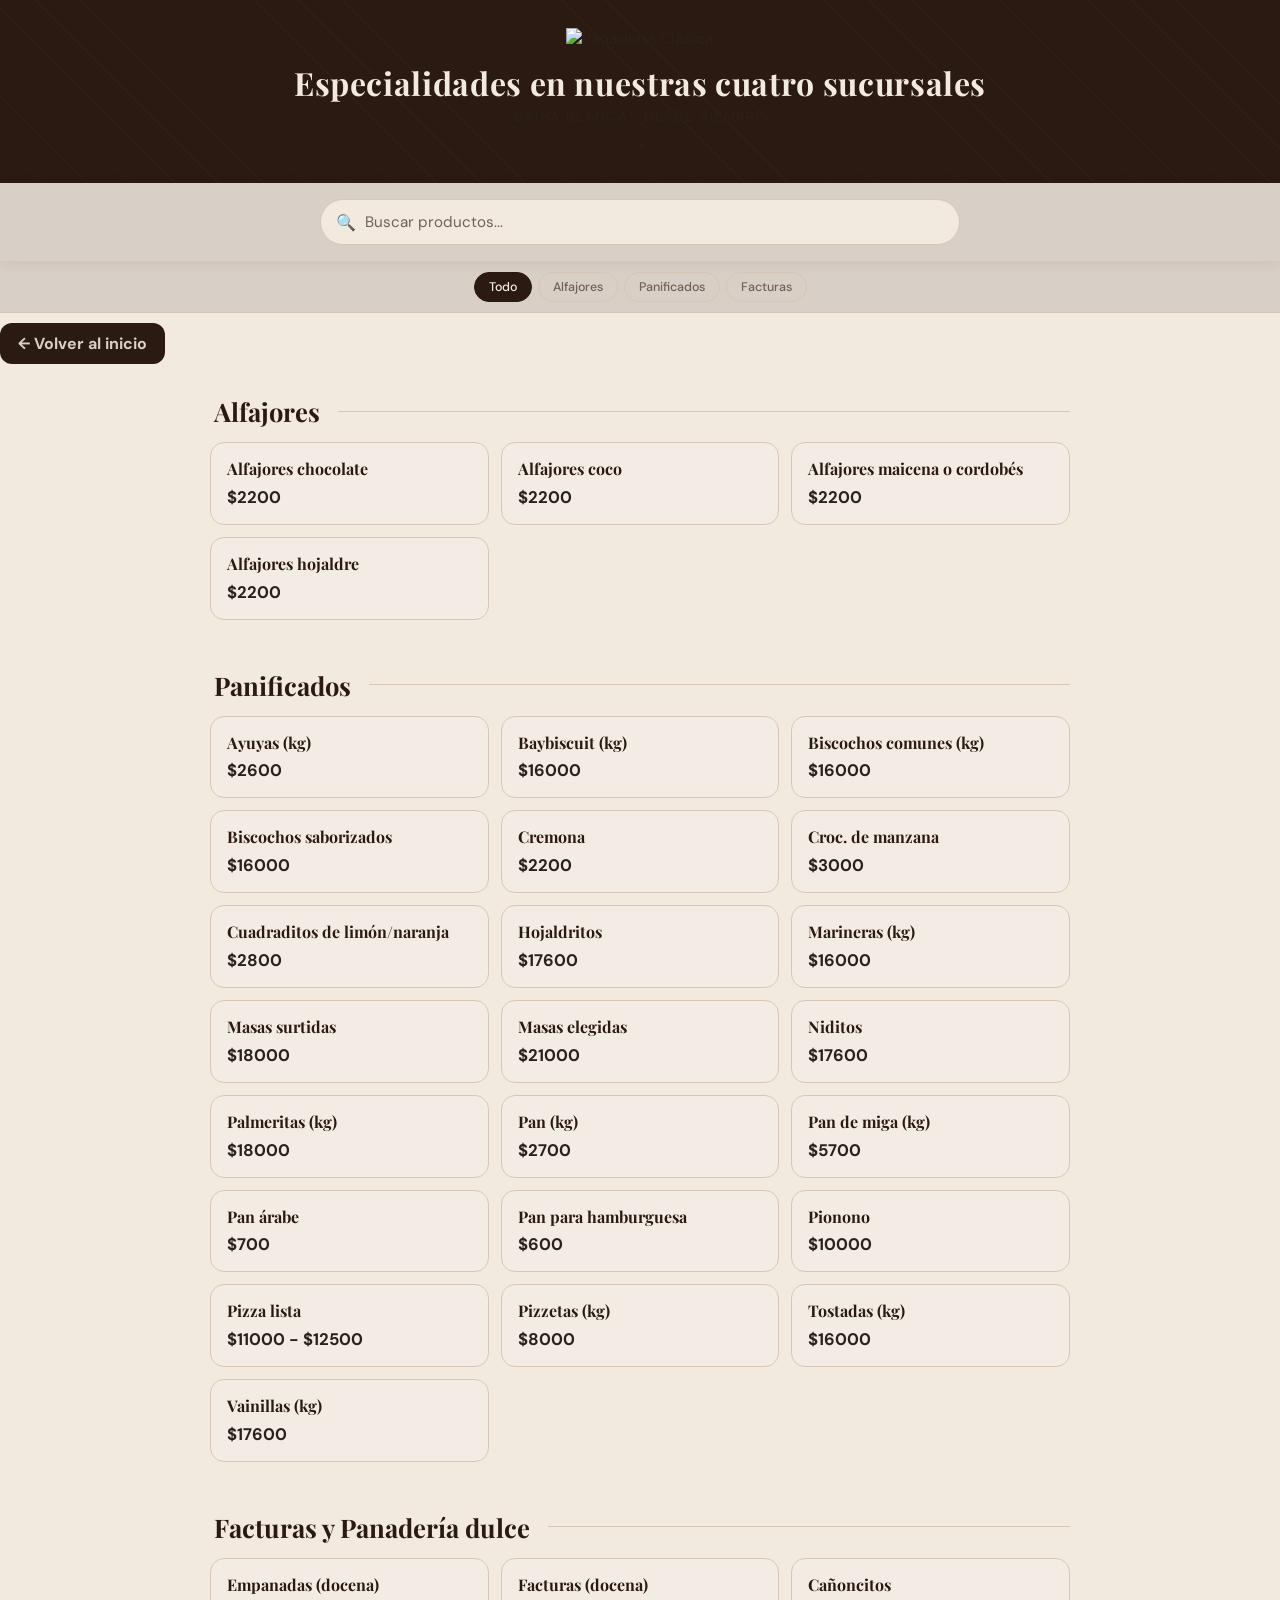
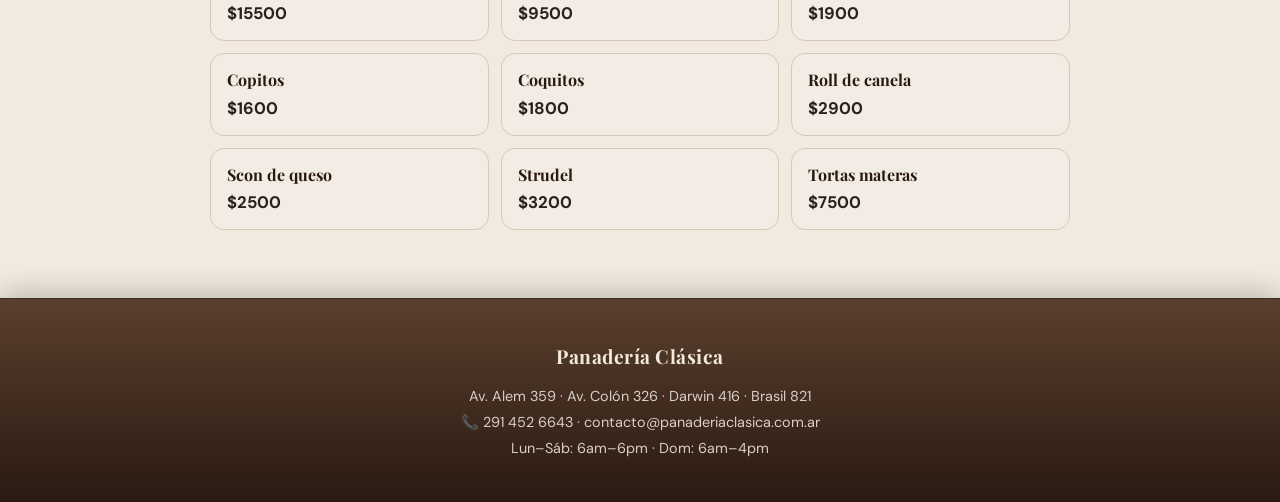
==== pages/sucursales.html @ 19b6a64e "Add files via upload" ====
<!DOCTYPE html>
<html lang="es">
<head>
  <meta charset="UTF-8" />
  <meta name="viewport" content="width=device-width, initial-scale=1.0"/>
  <title>Especialidades</title>

  <link href="https://fonts.googleapis.com/css2?family=Playfair+Display:wght@400;700&family=DM+Sans:wght@300;400;500&display=swap" rel="stylesheet"/>
  <link rel="stylesheet" href="../css/styles.css">
</head>

<body>

<header>
  <img class="header-logo" src="https://www.panaderiaclasica.com.ar/public/img/logo.png" alt="Panadería Clásica" />
  <h1>Especialidades en nuestras cuatro sucursales</h1>
  <p>Bahía Blanca · Desde siempre</p>
  <div class="header-divider"><span></span><i>✦</i><span></span></div>
  <div style="text-align:center; margin: 10px 0;">
</header>


<div class="search-wrap">
  <div class="search-inner">
    <span class="search-icon">🔍</span>
    <input type="text" id="search-input" placeholder="Buscar productos..." />
  </div>
  <div id="search-count"></div>
</div>

<nav class="cat-nav">
  <div class="cat-nav-inner" id="cat-nav-inner">
    <a class="cat-btn active" href="#" data-cat="all">Todo</a>
    <a href="#alfajores" class="cat-btn">Alfajores</a>
    <a href="#panificados" class="cat-btn">Panificados</a>
    <a href="#facturas" class="cat-btn">Facturas</a>
  </div>
</nav>

<div id="no-results" style="display:none;">
  <h3>No se encontraron resultados</h3>
</div>

<a href="../index.html" class="btn-especialidades">
  ← Volver al inicio
</a>
<main style="max-width:900px; margin:auto; padding:20px;">
  <section class="cat-section" id="alfajores">
  <h2 class="section-title">Alfajores</h2>
  <div class="product-grid">

    <div class="product-card"><div class="product-name">Alfajores chocolate</div><div class="product-price">$2200</div></div>
    <div class="product-card"><div class="product-name">Alfajores coco</div><div class="product-price">$2200</div></div>
    <div class="product-card"><div class="product-name">Alfajores maicena o cordobés</div><div class="product-price">$2200</div></div>
    <div class="product-card"><div class="product-name">Alfajores hojaldre</div><div class="product-price">$2200</div></div>

  </div>
</section>

<section class="cat-section" id="panificados">
  <h2 class="section-title">Panificados</h2>
  <div class="product-grid">

    <div class="product-card"><div class="product-name">Ayuyas (kg)</div><div class="product-price">$2600</div></div>
    <div class="product-card"><div class="product-name">Baybiscuit (kg)</div><div class="product-price">$16000</div></div>
    <div class="product-card"><div class="product-name">Biscochos comunes (kg)</div><div class="product-price">$16000</div></div>
    <div class="product-card"><div class="product-name">Biscochos saborizados</div><div class="product-price">$16000</div></div>

    <div class="product-card"><div class="product-name">Cremona</div><div class="product-price">$2200</div></div>
    <div class="product-card"><div class="product-name">Croc. de manzana</div><div class="product-price">$3000</div></div>
    <div class="product-card"><div class="product-name">Cuadraditos de limón/naranja</div><div class="product-price">$2800</div></div>

    <div class="product-card"><div class="product-name">Hojaldritos</div><div class="product-price">$17600</div></div>
    <div class="product-card"><div class="product-name">Marineras (kg)</div><div class="product-price">$16000</div></div>

    <div class="product-card"><div class="product-name">Masas surtidas</div><div class="product-price">$18000</div></div>
    <div class="product-card"><div class="product-name">Masas elegidas</div><div class="product-price">$21000</div></div>

    <div class="product-card"><div class="product-name">Niditos</div><div class="product-price">$17600</div></div>
    <div class="product-card"><div class="product-name">Palmeritas (kg)</div><div class="product-price">$18000</div></div>

    <div class="product-card"><div class="product-name">Pan (kg)</div><div class="product-price">$2700</div></div>
    <div class="product-card"><div class="product-name">Pan de miga (kg)</div><div class="product-price">$5700</div></div>
    <div class="product-card"><div class="product-name">Pan árabe</div><div class="product-price">$700</div></div>

    <div class="product-card"><div class="product-name">Pan para hamburguesa</div><div class="product-price">$600</div></div>
    <div class="product-card"><div class="product-name">Pionono</div><div class="product-price">$10000</div></div>

    <div class="product-card"><div class="product-name">Pizza lista</div><div class="product-price">$11000 - $12500</div></div>
    <div class="product-card"><div class="product-name">Pizzetas (kg)</div><div class="product-price">$8000</div></div>

    <div class="product-card"><div class="product-name">Tostadas (kg)</div><div class="product-price">$16000</div></div>
    <div class="product-card"><div class="product-name">Vainillas (kg)</div><div class="product-price">$17600</div></div>

  </div>
</section>

<section class="cat-section" id="facturas">
  <h2 class="section-title">Facturas y Panadería dulce</h2>
  <div class="product-grid">

    <div class="product-card"><div class="product-name">Empanadas (docena)</div><div class="product-price">$15500</div></div>
    <div class="product-card"><div class="product-name">Facturas (docena)</div><div class="product-price">$9500</div></div>

    <div class="product-card"><div class="product-name">Cañoncitos</div><div class="product-price">$1900</div></div>
    <div class="product-card"><div class="product-name">Copitos</div><div class="product-price">$1600</div></div>
    <div class="product-card"><div class="product-name">Coquitos</div><div class="product-price">$1800</div></div>

    <div class="product-card"><div class="product-name">Roll de canela</div><div class="product-price">$2900</div></div>
    <div class="product-card"><div class="product-name">Scon de queso</div><div class="product-price">$2500</div></div>

    <div class="product-card"><div class="product-name">Strudel</div><div class="product-price">$3200</div></div>
    <div class="product-card"><div class="product-name">Tortas materas</div><div class="product-price">$7500</div></div>

  </div>
</section>

</main>

<footer>
  <strong>Panadería Clásica</strong>
  Av. Alem 359 · Av. Colón 326 · Darwin 416 · Brasil 821<br/>
  <a href="tel:2914526643" title="Llamar a la panadería">📞 291 452 6643</a> · <a href="mailto:contacto@panaderiaclasica.com.ar">contacto@panaderiaclasica.com.ar</a><br/>
  Lun–Sáb: 6am–6pm · Dom: 6am–4pm
</footer>

<script src="../scripts/especialidades.js"></script>
</body>
</html>
---- css/styles.css ----
*, *::before, *::after { box-sizing: border-box; margin: 0; padding: 0; }

:root {
  --cream: #f2e9df;
  --warm-white: #d8cfc6;

  --brown-dark: #2a1a12;
  --brown-mid: #5a3f2d;
  --brown-light: #9b7356;

  --black: #1b1b1b;

  --gray-dark: #3f3a36;
  --gray-mid: #6f655d;
  --gray-light: #d8cfc6;

  --text: #2b211b;
  --text-muted: #6f6258;

  --border: #d6c7b8;
  --card-bg: #f3ece4;

  --shadow: 0 6px 20px rgba(0, 0, 0, 0.10);
}

html { scroll-behavior: smooth; }

body {
  font-family: 'DM Sans', sans-serif;
  background-color: var(--cream);
  color: var(--text);
  min-height: 100vh;
}

/* ── HEADER ── */
header {
  background: var(--brown-dark);
  padding: 28px 24px 20px;
  text-align: center;
  position: relative;
  overflow: hidden;
}
header::before {
  content: '';
  position: absolute;
  inset: 0;
  background: repeating-linear-gradient(
    45deg,
    transparent,
    transparent 30px,
    rgba(255,255,255,0.02) 30px,
    rgba(255,255,255,0.02) 31px
  );
}
.header-logo {
  width: auto;
  height: 90px;
  
  border: 3px solid var(--gold);
  object-fit: cover;
  margin-bottom: 12px;
  position: relative;
}
header h1 {
  font-family: 'Playfair Display', serif;
  font-size: 2rem;
  color: var(--cream);
  letter-spacing: 0.02em;
  position: relative;
}
header p {
  color: var(--gold-light);
  font-size: 0.85rem;
  margin-top: 4px;
  letter-spacing: 0.12em;
  text-transform: uppercase;
  position: relative;
}
.header-divider {
  display: flex;
  align-items: center;
  justify-content: center;
  gap: 12px;
  margin: 14px auto 0;
  max-width: 200px;
}
.header-divider span {
  height: 1px;
  flex: 1;
  background: var(--gold);
  opacity: 0.5;
}
.header-divider i {
  color: var(--gold);
  font-size: 0.7rem;
}

/* ── SEARCH ── */
.search-wrap {
  background: var(--warm-white);
  padding: 16px 20px;
  border-bottom: 1px solid var(--border);
  position: sticky;
  top: 0;
  z-index: 100;
  box-shadow: 0 2px 12px rgba(44,26,14,0.07);
}
.search-inner {
  max-width: 640px;
  margin: 0 auto;
  position: relative;
}
.search-inner input {
  width: 100%;
  padding: 12px 16px 12px 44px;
  border: 1.5px solid var(--border);
  border-radius: 50px;
  font-family: 'DM Sans', sans-serif;
  font-size: 0.95rem;
  background: var(--cream);
  color: var(--text);
  outline: none;
  transition: border-color 0.2s;
}
.search-inner input:focus { border-color: var(--gold); }
.search-inner input::placeholder { color: var(--text-muted); }
.search-icon {
  position: absolute;
  left: 16px;
  top: 50%;
  transform: translateY(-50%);
  color: var(--text-muted);
  font-size: 1rem;
}
#search-count {
  text-align: center;
  font-size: 0.8rem;
  color: var(--text-muted);
  margin-top: 6px;
  display: none;
}

/* ── CATEGORY NAV ── */
.cat-nav {
  background: var(--warm-white);
  border-bottom: 1px solid var(--border);
  padding: 10px 16px;
}
.cat-nav-inner {
  display: flex;
  flex-wrap: wrap;
  gap: 6px;
  justify-content: center;
  max-width: 900px;
  margin: 0 auto;
}
.cat-btn {
  display: inline-block;
  padding: 6px 14px;
  border-radius: 50px;
  font-size: 0.78rem;
  font-weight: 500;
  font-family: 'DM Sans', sans-serif;
  background: transparent;
  color: var(--text-muted);
  border: 1.5px solid var(--border);
  cursor: pointer;
  transition: all 0.2s;
  white-space: nowrap;
  text-decoration: none;
}
.cat-btn:hover {
  background: var(--gold-pale);
  color: var(--brown-mid);
  border-color: var(--gold-light);
}
.cat-btn.active {
  background: var(--brown-dark);
  color: var(--cream);
  border-color: var(--brown-dark);
}

/* ── MAIN ── */
main {
  max-width: 900px;
  margin: 0 auto;
  padding: 28px 16px 60px;
}

/* ── CATEGORY SECTION ── */
.cat-section {
  margin-bottom: 48px;
  animation: fadeUp 0.4s ease both;
}
@keyframes fadeUp {
  from { opacity: 0; transform: translateY(16px); }
  to   { opacity: 1; transform: translateY(0); }
}

.cat-header {
  display: flex;
  align-items: center;
  gap: 14px;
  margin-bottom: 18px;
}
.cat-header img {
  width: auto;
  height: 84px;
  border-radius: 12px;
  object-fit: cover;
  border: 2px solid var(--border);
}
.cat-header-text h2 {
  font-family: 'Playfair Display', serif;
  font-size: 1.45rem;
  color: var(--brown-dark);
}
.cat-header-text p {
  font-size: 0.78rem;
  color: var(--text-muted);
  margin-top: 2px;
  letter-spacing: 0.06em;
  text-transform: uppercase;
}
.cat-divider {
  height: 2px;
  background: linear-gradient(to right, var(--gold), transparent);
  margin-bottom: 14px;
  border-radius: 2px;
}

/* ── PRODUCT GRID ── */
.product-grid {
  display: grid;
  grid-template-columns: repeat(auto-fill, minmax(250px, 1fr));
  gap: 12px;
}

.product-card {
  background: var(--card-bg);
  border: 1px solid var(--border);
  border-radius: 14px;
  padding: 16px;
  display: flex;
  flex-direction: column;
  gap: 6px;
  transition: transform 0.2s, box-shadow 0.2s;
  position: relative;
}
.product-card:hover {
  transform: translateY(-2px);
  box-shadow: var(--shadow);
}
.product-name {
  font-family: 'Playfair Display', serif;
  font-size: 1rem;
  color: var(--brown-dark);
  font-weight: 700;
  line-height: 1.3;
}
.product-desc {
  font-size: 0.82rem;
  color: var(--text-muted);
  line-height: 1.5;
}
.product-footer {
  display: flex;
  align-items: center;
  justify-content: space-between;
  margin-top: auto;
  padding-top: 10px;
  border-top: 1px solid var(--border);
}
.product-price {
  font-size: 1.05rem;
  font-weight: 700;
  color: var(--gold);
}
.product-badges {
  display: flex;
  gap: 4px;
  flex-wrap: wrap;
}
.badge {
  font-size: 0.65rem;
  padding: 2px 8px;
  border-radius: 50px;
  font-weight: 500;
  letter-spacing: 0.04em;
}
.badge-veg  { background: #e8f5e9; color: #388e3c; }
.badge-pop  { background: var(--gold-pale); color: var(--brown-mid); }
.badge-new  { background: #fce4ec; color: #c62828; }

/* ── NO RESULTS ── */
#no-results {
  display: none;
  text-align: center;
  padding: 60px 20px;
  color: var(--text-muted);
}
#no-results h3 {
  font-family: 'Playfair Display', serif;
  font-size: 1.4rem;
  margin-bottom: 8px;
}

/* ── FOOTER ── */
footer {
  background: linear-gradient(180deg, var(--brown-mid), var(--brown-dark));
  color: var(--warm-white);
  text-align: center;
  padding: 40px 20px;
  font-size: 0.9rem;
  line-height: 1.8;

  border-top: 1px solid rgba(255, 255, 255, 0.08);
  box-shadow: 0 -8px 25px rgba(0, 0, 0, 0.18);
}

footer strong {
  display: block;
  font-family: 'Playfair Display', serif;
  font-size: 1.2rem;
  color: var(--cream);
  margin-bottom: 10px;
  letter-spacing: 0.5px;
}

footer a {
  color: var(--gray-light);
  text-decoration: none;
  transition: color 0.2s ease;
}

footer a:hover {
  color: var(--warm-white);
}
/* ── SCROLL TO TOP ── */
#scroll-top {
  position: fixed;
  bottom: 24px;
  right: 20px;
  width: 44px;
  height: 44px;
  background: var(--brown-dark);
  color: var(--cream);
  border: none;
  border-radius: 50%;
  font-size: 1.1rem;
  cursor: pointer;
  display: flex;
  align-items: center;
  justify-content: center;
  opacity: 0;
  pointer-events: none;
  transition: opacity 0.3s;
  box-shadow: 0 4px 16px rgba(44,26,14,0.25);
  z-index: 200;
}
#scroll-top.visible { opacity: 1; pointer-events: auto; }

@media (max-width: 480px) {
  header h1 { font-size: 1.6rem; }
  .product-grid { grid-template-columns: 1fr; }
  .cat-header img { width: 48px; height: 48px; }
  .cat-btn { font-size: 0.72rem; padding: 5px 11px; }
}

.btn-especialidades {
  display: inline-block;
  background: var(--brown-dark);
  color: var(--warm-white);
  padding: 10px 18px;
  border-radius: 12px;
  text-decoration: none;
  font-weight: bold;
  margin: 10px 0;
  transition: 0.3s;
}

.btn-especialidades:hover {
  background: var(--brown-mid);
  transform: translateY(-2px);
}

.section-title {
  font-family: 'Playfair Display', serif;
  font-size: 1.6rem;
  color: var(--brown-dark);
  margin-bottom: 14px;
  display: flex;
  align-items: center;
  gap: 8px;
  padding-left: 4px;
  position: relative;
}

.section-title::after {
  content: "";
  flex: 1;
  height: 1px;
  background: var(--border);
  margin-left: 10px;
}
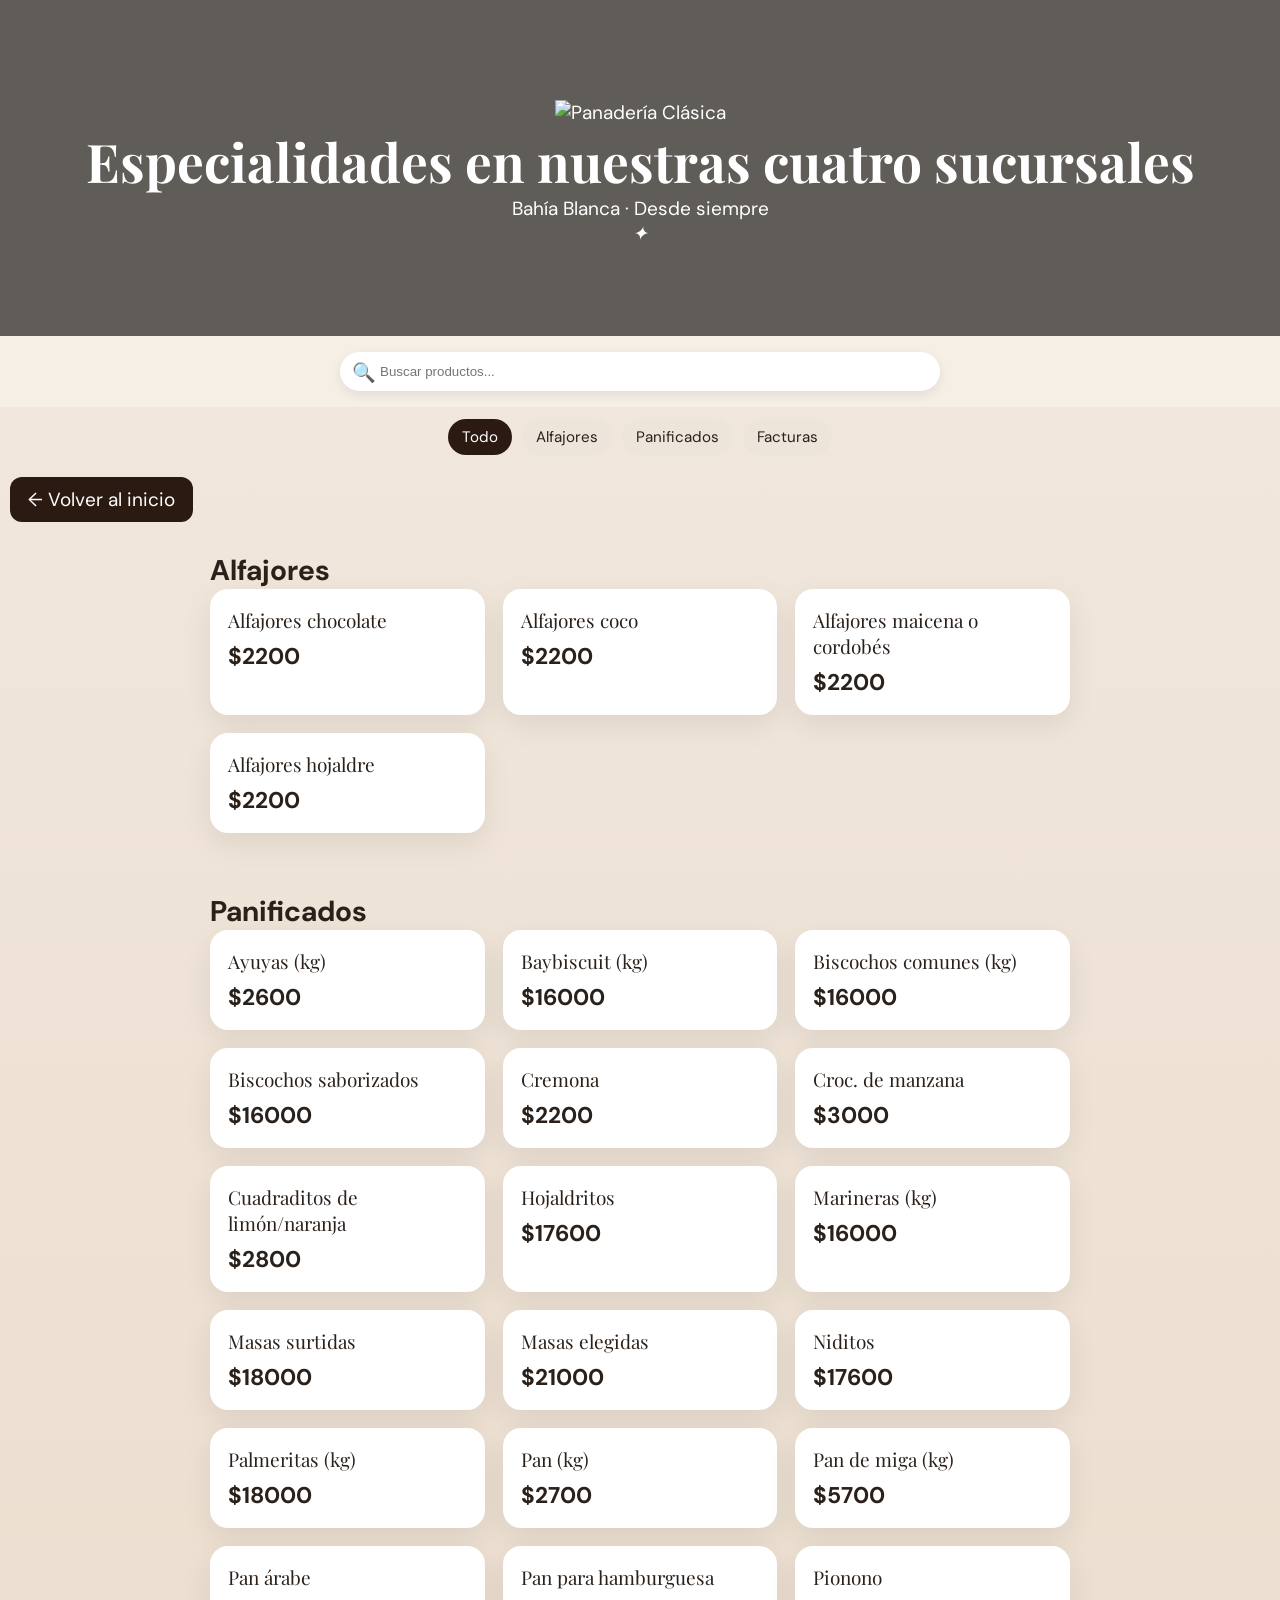
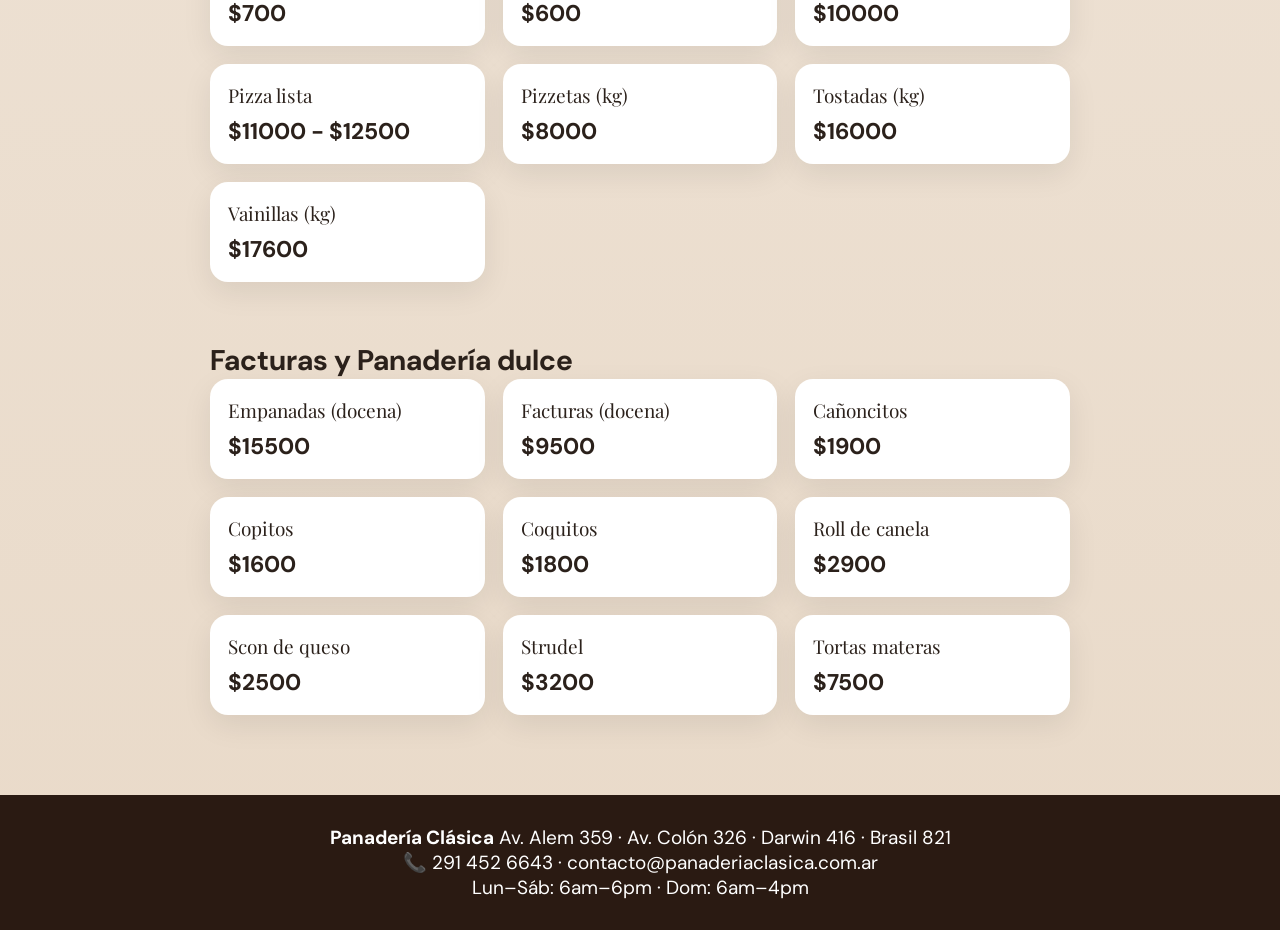
==== commit 42008ac6: "modificacion visual" ====
--- a/pages/sucursales.html
+++ b/pages/sucursales.html
@@ -124,6 +124,8 @@
   Lun–Sáb: 6am–6pm · Dom: 6am–4pm
 </footer>
 
+<button id="scroll-top">↑</button>
+
 <script src="../scripts/especialidades.js"></script>
 </body>
-</html>+</html>
--- a/css/styles.css
+++ b/css/styles.css
@@ -1,405 +1,230 @@
-*, *::before, *::after { box-sizing: border-box; margin: 0; padding: 0; }
+* { box-sizing: border-box; margin: 0; padding: 0; }
+html {
+  font-size: 19px; 
+}
 
 :root {
-  --cream: #f2e9df;
-  --warm-white: #d8cfc6;
-
+  --cream: #f6efe6;
   --brown-dark: #2a1a12;
-  --brown-mid: #5a3f2d;
-  --brown-light: #9b7356;
-
-  --black: #1b1b1b;
-
-  --gray-dark: #3f3a36;
-  --gray-mid: #6f655d;
-  --gray-light: #d8cfc6;
-
   --text: #2b211b;
-  --text-muted: #6f6258;
-
-  --border: #d6c7b8;
-  --card-bg: #f3ece4;
-
-  --shadow: 0 6px 20px rgba(0, 0, 0, 0.10);
-}
-
-html { scroll-behavior: smooth; }
+}
 
 body {
   font-family: 'DM Sans', sans-serif;
-  background-color: var(--cream);
+  background: linear-gradient(to bottom,  #f2e9df, #e9dac9);
   color: var(--text);
-  min-height: 100vh;
-}
-
-/* ── HEADER ── */
+}
+
+/* HEADER */
 header {
-  background: var(--brown-dark);
-  padding: 28px 24px 20px;
+  position: relative;
+  padding: 100px 20px 80px;
   text-align: center;
-  position: relative;
-  overflow: hidden;
-}
+  color: white;
+  background: url("https://www.panaderiaclasica.com.ar/public/img/categorias/3/cafeteria-clasica-panaderia-bahia-blanca-desktop.jpg") center/cover no-repeat;
+}
+
 header::before {
-  content: '';
+  content: "";
   position: absolute;
   inset: 0;
-  background: repeating-linear-gradient(
-    45deg,
-    transparent,
-    transparent 30px,
-    rgba(255,255,255,0.02) 30px,
-    rgba(255,255,255,0.02) 31px
-  );
-}
-.header-logo {
-  width: auto;
-  height: 90px;
-  
-  border: 3px solid var(--gold);
-  object-fit: cover;
-  margin-bottom: 12px;
-  position: relative;
-}
+  background: rgba(0,0,0,0.6);
+}
+
+header * { position: relative; }
+
+.header-logo { height: 80px; }
+
 header h1 {
   font-family: 'Playfair Display', serif;
-  font-size: 2rem;
-  color: var(--cream);
-  letter-spacing: 0.02em;
-  position: relative;
-}
-header p {
-  color: var(--gold-light);
-  font-size: 0.85rem;
-  margin-top: 4px;
-  letter-spacing: 0.12em;
-  text-transform: uppercase;
-  position: relative;
-}
-.header-divider {
-  display: flex;
-  align-items: center;
-  justify-content: center;
-  gap: 12px;
-  margin: 14px auto 0;
-  max-width: 200px;
-}
-.header-divider span {
-  height: 1px;
-  flex: 1;
-  background: var(--gold);
-  opacity: 0.5;
-}
-.header-divider i {
-  color: var(--gold);
-  font-size: 0.7rem;
-}
-
-/* ── SEARCH ── */
+  font-size: 2.8rem;
+}
+
+/* SEARCH */
 .search-wrap {
-  background: var(--warm-white);
-  padding: 16px 20px;
-  border-bottom: 1px solid var(--border);
+  padding: 16px;
   position: sticky;
   top: 0;
-  z-index: 100;
-  box-shadow: 0 2px 12px rgba(44,26,14,0.07);
-}
+  background: #f6efe6;
+  z-index: 10;
+}
+
 .search-inner {
-  max-width: 640px;
-  margin: 0 auto;
+  max-width: 600px;
+  margin: auto;
   position: relative;
 }
+
 .search-inner input {
   width: 100%;
-  padding: 12px 16px 12px 44px;
-  border: 1.5px solid var(--border);
-  border-radius: 50px;
-  font-family: 'DM Sans', sans-serif;
-  font-size: 0.95rem;
-  background: var(--cream);
-  color: var(--text);
-  outline: none;
-  transition: border-color 0.2s;
-}
-.search-inner input:focus { border-color: var(--gold); }
-.search-inner input::placeholder { color: var(--text-muted); }
+  padding: 12px 16px 12px 40px;
+  border-radius: 30px;
+  border: none;
+  background: white;
+  box-shadow: 0 4px 12px rgba(0,0,0,0.08);
+}
+
 .search-icon {
   position: absolute;
-  left: 16px;
+  left: 12px;
   top: 50%;
   transform: translateY(-50%);
-  color: var(--text-muted);
-  font-size: 1rem;
-}
-#search-count {
-  text-align: center;
-  font-size: 0.8rem;
-  color: var(--text-muted);
-  margin-top: 6px;
-  display: none;
-}
-
-/* ── CATEGORY NAV ── */
+}
+
+/* NAV (AHORA MULTILÍNEA) */
 .cat-nav {
-  background: var(--warm-white);
-  border-bottom: 1px solid var(--border);
-  padding: 10px 16px;
-}
+  padding: 12px;
+}
+
 .cat-nav-inner {
   display: flex;
-  flex-wrap: wrap;
-  gap: 6px;
+  flex-wrap: wrap; 
   justify-content: center;
-  max-width: 900px;
+  gap: 10px;
+  max-width: 1000px;
   margin: 0 auto;
 }
+
 .cat-btn {
-  display: inline-block;
-  padding: 6px 14px;
-  border-radius: 50px;
-  font-size: 0.78rem;
-  font-weight: 500;
-  font-family: 'DM Sans', sans-serif;
-  background: transparent;
-  color: var(--text-muted);
-  border: 1.5px solid var(--border);
-  cursor: pointer;
-  transition: all 0.2s;
+  text-decoration: none;
+  color: var(--text);
+  background: #eee5da;
+  padding: 8px 14px;
+  border-radius: 20px;
   white-space: nowrap;
-  text-decoration: none;
-}
+  font-size: 0.8rem;
+  transition: 0.2s;
+}
+
 .cat-btn:hover {
-  background: var(--gold-pale);
-  color: var(--brown-mid);
-  border-color: var(--gold-light);
-}
+  transform: translateY(-2px);
+}
+
 .cat-btn.active {
   background: var(--brown-dark);
-  color: var(--cream);
-  border-color: var(--brown-dark);
-}
-
-/* ── MAIN ── */
+  color: white;
+}
+
+/* MAIN */
 main {
   max-width: 900px;
-  margin: 0 auto;
-  padding: 28px 16px 60px;
-}
-
-/* ── CATEGORY SECTION ── */
-.cat-section {
-  margin-bottom: 48px;
-  animation: fadeUp 0.4s ease both;
-}
-@keyframes fadeUp {
-  from { opacity: 0; transform: translateY(16px); }
-  to   { opacity: 1; transform: translateY(0); }
-}
-
+  margin: auto;
+  padding: 40px 16px;
+}
+
+/* CATEGORY */
 .cat-header {
-  display: flex;
-  align-items: center;
-  gap: 14px;
-  margin-bottom: 18px;
-}
+  position: relative;
+  border-radius: 16px;
+  overflow: hidden;
+  margin-bottom: 16px;
+}
+
 .cat-header img {
-  width: auto;
-  height: 84px;
-  border-radius: 12px;
+  width: 100%;
+  height: 160px;
   object-fit: cover;
-  border: 2px solid var(--border);
-}
-.cat-header-text h2 {
-  font-family: 'Playfair Display', serif;
-  font-size: 1.45rem;
-  color: var(--brown-dark);
-}
-.cat-header-text p {
-  font-size: 0.78rem;
-  color: var(--text-muted);
-  margin-top: 2px;
-  letter-spacing: 0.06em;
-  text-transform: uppercase;
-}
-.cat-divider {
-  height: 2px;
-  background: linear-gradient(to right, var(--gold), transparent);
-  margin-bottom: 14px;
-  border-radius: 2px;
-}
-
-/* ── PRODUCT GRID ── */
+}
+
+.cat-header-text {
+  position: absolute;
+  bottom: 10px;
+  left: 15px;
+  color: rgb(0, 0, 0);
+}
+
+/* GRID */
 .product-grid {
   display: grid;
-  grid-template-columns: repeat(auto-fill, minmax(250px, 1fr));
-  gap: 12px;
-}
-
+  grid-template-columns: repeat(auto-fill, minmax(270px, 1fr));
+  gap: 18px;
+}
+
+/* CARD */
 .product-card {
-  background: var(--card-bg);
-  border: 1px solid var(--border);
-  border-radius: 14px;
-  padding: 16px;
+  background: white;
+  border-radius: 18px;
+  padding: 18px;
   display: flex;
   flex-direction: column;
-  gap: 6px;
-  transition: transform 0.2s, box-shadow 0.2s;
-  position: relative;
-}
+  gap: 8px;
+  transition: 0.3s;
+  box-shadow: 0 10px 30px rgba(0,0,0,0.08);
+}
+
 .product-card:hover {
-  transform: translateY(-2px);
-  box-shadow: var(--shadow);
-}
+  transform: translateY(-6px) scale(1.02);
+}
+
 .product-name {
   font-family: 'Playfair Display', serif;
-  font-size: 1rem;
-  color: var(--brown-dark);
-  font-weight: 700;
-  line-height: 1.3;
-}
-.product-desc {
-  font-size: 0.82rem;
-  color: var(--text-muted);
-  line-height: 1.5;
-}
-.product-footer {
-  display: flex;
-  align-items: center;
-  justify-content: space-between;
-  margin-top: auto;
-  padding-top: 10px;
-  border-top: 1px solid var(--border);
-}
+}
+
 .product-price {
-  font-size: 1.05rem;
-  font-weight: 700;
-  color: var(--gold);
-}
-.product-badges {
-  display: flex;
-  gap: 4px;
-  flex-wrap: wrap;
-}
-.badge {
-  font-size: 0.65rem;
-  padding: 2px 8px;
-  border-radius: 50px;
-  font-weight: 500;
-  letter-spacing: 0.04em;
-}
-.badge-veg  { background: #e8f5e9; color: #388e3c; }
-.badge-pop  { background: var(--gold-pale); color: var(--brown-mid); }
-.badge-new  { background: #fce4ec; color: #c62828; }
-
-/* ── NO RESULTS ── */
-#no-results {
-  display: none;
+  font-size: 1.2rem;
+  font-weight: bold;
+}
+
+/* BOTÓN */
+.btn-especialidades {
+  display: inline-block;
+  margin: 10px;
+  padding: 10px 18px;
+  background: var(--brown-dark);
+  color: white;
+  border-radius: 12px;
+  text-decoration: none;
+}
+
+/* FOOTER */
+footer {
   text-align: center;
-  padding: 60px 20px;
-  color: var(--text-muted);
-}
-#no-results h3 {
-  font-family: 'Playfair Display', serif;
-  font-size: 1.4rem;
-  margin-bottom: 8px;
-}
-
-/* ── FOOTER ── */
-footer {
-  background: linear-gradient(180deg, var(--brown-mid), var(--brown-dark));
-  color: var(--warm-white);
-  text-align: center;
-  padding: 40px 20px;
-  font-size: 0.9rem;
-  line-height: 1.8;
-
-  border-top: 1px solid rgba(255, 255, 255, 0.08);
-  box-shadow: 0 -8px 25px rgba(0, 0, 0, 0.18);
-}
-
-footer strong {
-  display: block;
-  font-family: 'Playfair Display', serif;
-  font-size: 1.2rem;
-  color: var(--cream);
-  margin-bottom: 10px;
-  letter-spacing: 0.5px;
-}
-
-footer a {
-  color: var(--gray-light);
-  text-decoration: none;
-  transition: color 0.2s ease;
-}
-
-footer a:hover {
-  color: var(--warm-white);
-}
-/* ── SCROLL TO TOP ── */
+  padding: 30px;
+  background: var(--brown-dark);
+  color: white;
+}
+
+/* SCROLL */
 #scroll-top {
   position: fixed;
-  bottom: 24px;
+  bottom: 20px;
   right: 20px;
-  width: 44px;
-  height: 44px;
-  background: var(--brown-dark);
-  color: var(--cream);
+  background: var(--brown-dark);
+  color: white;
   border: none;
   border-radius: 50%;
-  font-size: 1.1rem;
-  cursor: pointer;
-  display: flex;
-  align-items: center;
-  justify-content: center;
-  opacity: 0;
-  pointer-events: none;
-  transition: opacity 0.3s;
-  box-shadow: 0 4px 16px rgba(44,26,14,0.25);
-  z-index: 200;
-}
-#scroll-top.visible { opacity: 1; pointer-events: auto; }
-
-@media (max-width: 480px) {
-  header h1 { font-size: 1.6rem; }
-  .product-grid { grid-template-columns: 1fr; }
-  .cat-header img { width: 48px; height: 48px; }
-  .cat-btn { font-size: 0.72rem; padding: 5px 11px; }
-}
-
-.btn-especialidades {
-  display: inline-block;
-  background: var(--brown-dark);
-  color: var(--warm-white);
-  padding: 10px 18px;
-  border-radius: 12px;
+  width: 40px;
+  height: 40px;
+  display: none;
+}
+
+#scroll-top.visible {
+  display: block;
+}
+
+.cat-section {
+  margin-bottom: 60px; 
+}
+
+.cat-header-text h2,
+.cat-header-text p {
+  color:#2a1a12;
+
+  text-shadow: 
+    -1px -1px 0 #fff,
+     1px -1px 0 #fff,
+    -1px  1px 0 #fff,
+     1px  1px 0 #fff,
+     0px  2px 6px rgba(0,0,0,0.6); 
+}
+
+footer a {
+  color: white;
   text-decoration: none;
-  font-weight: bold;
-  margin: 10px 0;
-  transition: 0.3s;
-}
-
-.btn-especialidades:hover {
-  background: var(--brown-mid);
-  transform: translateY(-2px);
-}
-
-.section-title {
-  font-family: 'Playfair Display', serif;
-  font-size: 1.6rem;
-  color: var(--brown-dark);
-  margin-bottom: 14px;
-  display: flex;
-  align-items: center;
-  gap: 8px;
-  padding-left: 4px;
-  position: relative;
-}
-
-.section-title::after {
-  content: "";
-  flex: 1;
-  height: 1px;
-  background: var(--border);
-  margin-left: 10px;
-}
+}
+
+/* opcional: cuando pasás el mouse */
+footer a:hover {
+  text-decoration: underline;
+  color: #f6efe6; 
+}
